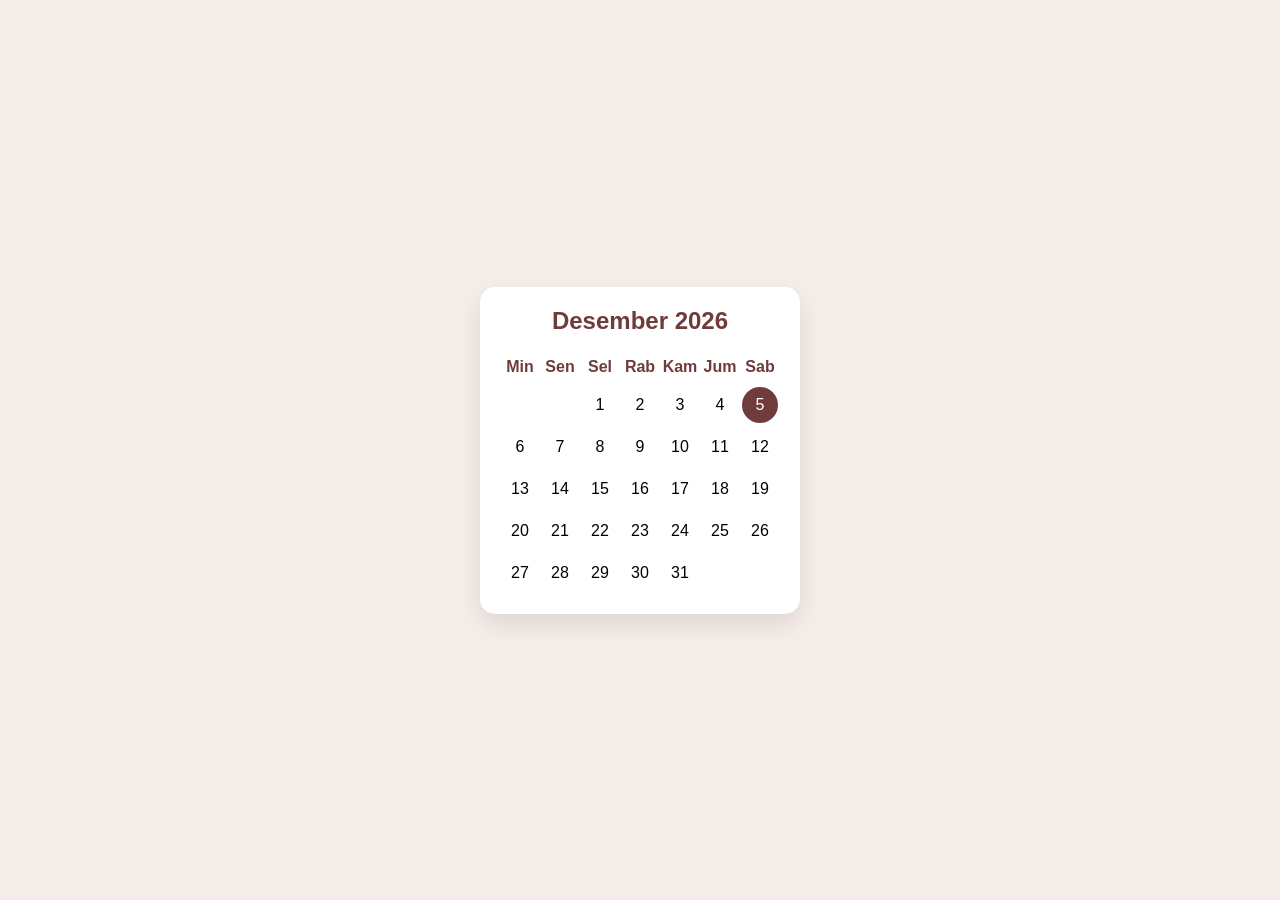
==== calendar/index.html @ 4673d6bd "Create index.html" ====
<!DOCTYPE html>
<html lang="id">
<head>
<meta charset="UTF-8">
<meta name="viewport" content="width=device-width, initial-scale=1.0">
<title>Calendar Widget</title>

<style>

*{
    margin:0;
    padding:0;
    box-sizing:border-box;
}

body{
    display:flex;
    justify-content:center;
    align-items:center;
    height:100vh;
    background:#F5EDE9;
    font-family:Arial,sans-serif;
}

.calendar{
    background:white;
    padding:20px;
    border-radius:15px;
    width:320px;
    box-shadow:0 10px 25px rgba(0,0,0,.1);
}

.header{
    text-align:center;
    font-size:24px;
    font-weight:bold;
    color:#703B3B;
    margin-bottom:15px;
}

.weekdays,
.days{
    display:grid;
    grid-template-columns:repeat(7,1fr);
    text-align:center;
}

.weekdays div{
    font-weight:bold;
    padding:8px 0;
    color:#703B3B;
}

.days div{
    padding:12px 0;
}

.today{
    background:#703B3B;
    color:white;
    border-radius:50%;
    width:36px;
    height:36px;
    display:flex;
    justify-content:center;
    align-items:center;
    margin:auto;
}

</style>
</head>
<body>

<div class="calendar">

<div class="header" id="monthYear"></div>

<div class="weekdays">
<div>Min</div>
<div>Sen</div>
<div>Sel</div>
<div>Rab</div>
<div>Kam</div>
<div>Jum</div>
<div>Sab</div>
</div>

<div class="days" id="days"></div>

</div>

<script>

const monthYear=document.getElementById("monthYear");
const days=document.getElementById("days");

const months=[
"Januari","Februari","Maret","April","Mei","Juni",
"Juli","Agustus","September","Oktober","November","Desember"
];

const today=new Date();

const year=today.getFullYear();
const month=today.getMonth();
const date=today.getDate();

monthYear.innerHTML=`${months[month]} ${year}`;

const firstDay=new Date(year,month,1).getDay();
const lastDate=new Date(year,month+1,0).getDate();

for(let i=0;i<firstDay;i++){
    days.innerHTML+="<div></div>";
}

for(let i=1;i<=lastDate;i++){

    if(i===date){

        days.innerHTML+=`<div class="today">${i}</div>`;

    }else{

        days.innerHTML+=`<div>${i}</div>`;

    }

}

</script>

</body>
</html>
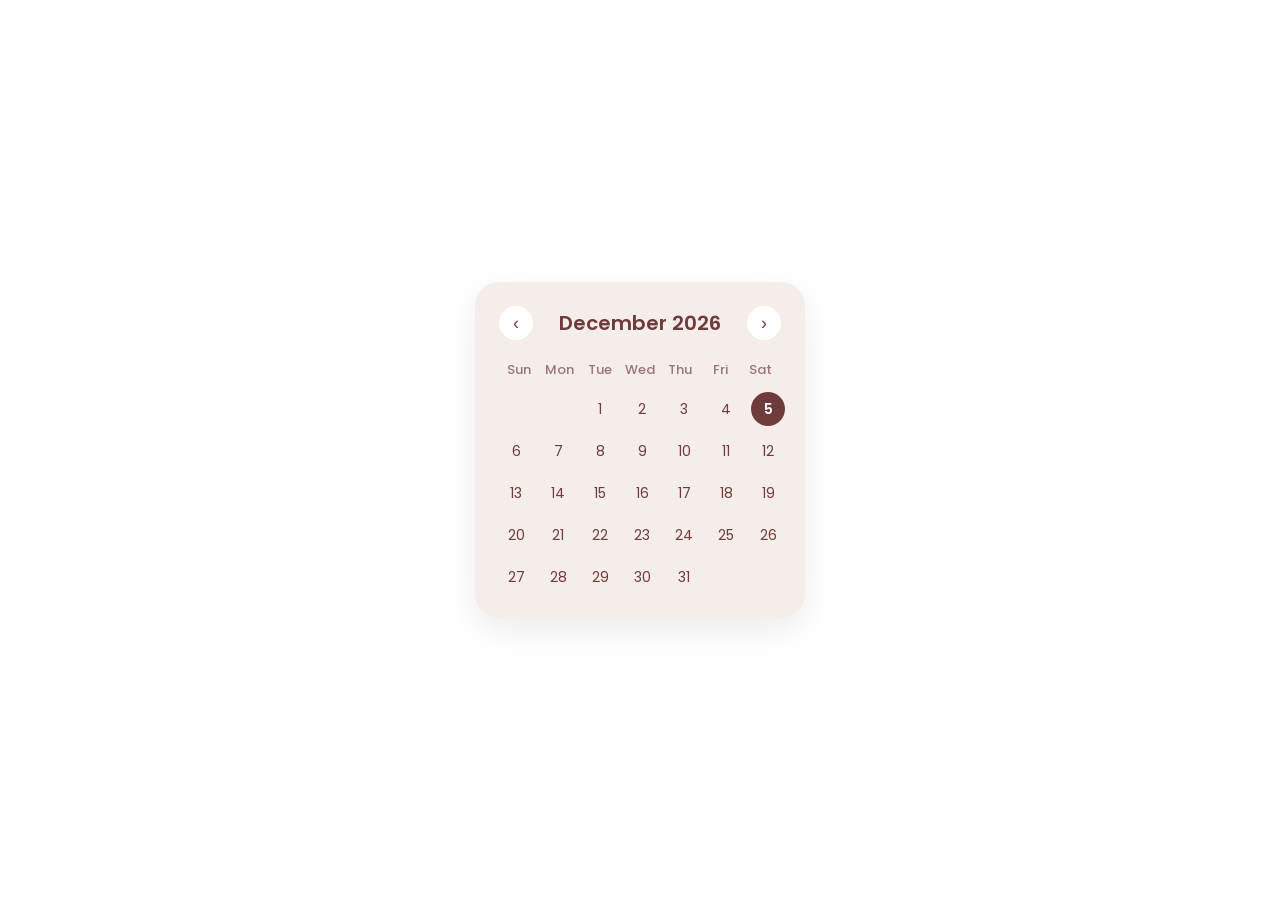
==== commit 6a937f5c: "Update index.html" ====
--- a/calendar/index.html
+++ b/calendar/index.html
@@ -3,7 +3,12 @@
 <head>
 <meta charset="UTF-8">
 <meta name="viewport" content="width=device-width, initial-scale=1.0">
-<title>Calendar Widget</title>
+
+<title>Mini Calendar</title>
+
+<link rel="preconnect" href="https://fonts.googleapis.com">
+<link rel="preconnect" href="https://fonts.gstatic.com" crossorigin>
+<link href="https://fonts.googleapis.com/css2?family=Poppins:wght@300;400;500;600&display=swap" rel="stylesheet">
 
 <style>
 
@@ -17,72 +22,177 @@
     display:flex;
     justify-content:center;
     align-items:center;
-    height:100vh;
+    min-height:100vh;
+    background:#ffffff;
+    font-family:'Poppins',sans-serif;
+}
+
+.calendar{
+
+    width:330px;
+
     background:#F5EDE9;
-    font-family:Arial,sans-serif;
-}
-
-.calendar{
+
+    border-radius:24px;
+
+    padding:24px;
+
+    box-shadow:
+    0 12px 35px rgba(0,0,0,.08);
+
+}
+
+.header{
+
+    display:flex;
+
+    justify-content:space-between;
+
+    align-items:center;
+
+    margin-bottom:20px;
+
+}
+
+#month{
+
+    font-size:20px;
+
+    font-weight:600;
+
+    color:#703B3B;
+
+}
+
+.arrow{
+
+    width:34px;
+
+    height:34px;
+
+    border-radius:50%;
+
+    border:none;
+
+    cursor:pointer;
+
     background:white;
-    padding:20px;
-    border-radius:15px;
-    width:320px;
-    box-shadow:0 10px 25px rgba(0,0,0,.1);
-}
-
-.header{
+
+    color:#703B3B;
+
+    font-size:18px;
+
+    transition:.25s;
+
+}
+
+.arrow:hover{
+
+    background:#703B3B;
+
+    color:white;
+
+}
+
+.weekdays{
+
+    display:grid;
+
+    grid-template-columns:repeat(7,1fr);
+
     text-align:center;
-    font-size:24px;
-    font-weight:bold;
+
+    margin-bottom:12px;
+
+}
+
+.weekdays div{
+
+    color:#9b7474;
+
+    font-size:13px;
+
+    font-weight:500;
+
+}
+
+.days{
+
+    display:grid;
+
+    grid-template-columns:repeat(7,1fr);
+
+    gap:8px;
+
+}
+
+.day{
+
+    width:34px;
+
+    height:34px;
+
+    display:flex;
+
+    justify-content:center;
+
+    align-items:center;
+
+    margin:auto;
+
+    border-radius:50%;
+
     color:#703B3B;
-    margin-bottom:15px;
-}
-
-.weekdays,
-.days{
-    display:grid;
-    grid-template-columns:repeat(7,1fr);
-    text-align:center;
-}
-
-.weekdays div{
-    font-weight:bold;
-    padding:8px 0;
-    color:#703B3B;
-}
-
-.days div{
-    padding:12px 0;
+
+    font-size:14px;
+
+    transition:.25s;
+
+}
+
+.day:hover{
+
+    background:white;
+
 }
 
 .today{
+
     background:#703B3B;
+
     color:white;
-    border-radius:50%;
-    width:36px;
-    height:36px;
-    display:flex;
-    justify-content:center;
-    align-items:center;
-    margin:auto;
+
+    font-weight:600;
+
 }
 
 </style>
 </head>
+
 <body>
 
 <div class="calendar">
 
-<div class="header" id="monthYear"></div>
+<div class="header">
+
+<button class="arrow" id="prev">‹</button>
+
+<div id="month"></div>
+
+<button class="arrow" id="next">›</button>
+
+</div>
 
 <div class="weekdays">
-<div>Min</div>
-<div>Sen</div>
-<div>Sel</div>
-<div>Rab</div>
-<div>Kam</div>
-<div>Jum</div>
-<div>Sab</div>
+
+<div>Sun</div>
+<div>Mon</div>
+<div>Tue</div>
+<div>Wed</div>
+<div>Thu</div>
+<div>Fri</div>
+<div>Sat</div>
+
 </div>
 
 <div class="days" id="days"></div>
@@ -91,40 +201,85 @@
 
 <script>
 
-const monthYear=document.getElementById("monthYear");
+let current=new Date();
+
+function render(){
+
+const months=[
+"January","February","March","April","May","June",
+"July","August","September","October","November","December"
+];
+
+document.getElementById("month").innerHTML=
+months[current.getMonth()]+" "+current.getFullYear();
+
 const days=document.getElementById("days");
 
-const months=[
-"Januari","Februari","Maret","April","Mei","Juni",
-"Juli","Agustus","September","Oktober","November","Desember"
-];
+days.innerHTML="";
+
+const first=new Date(
+current.getFullYear(),
+current.getMonth(),
+1
+).getDay();
+
+const total=new Date(
+current.getFullYear(),
+current.getMonth()+1,
+0
+).getDate();
+
+for(let i=0;i<first;i++){
+
+days.innerHTML+="<div></div>";
+
+}
 
 const today=new Date();
 
-const year=today.getFullYear();
-const month=today.getMonth();
-const date=today.getDate();
-
-monthYear.innerHTML=`${months[month]} ${year}`;
-
-const firstDay=new Date(year,month,1).getDay();
-const lastDate=new Date(year,month+1,0).getDate();
-
-for(let i=0;i<firstDay;i++){
-    days.innerHTML+="<div></div>";
-}
-
-for(let i=1;i<=lastDate;i++){
-
-    if(i===date){
-
-        days.innerHTML+=`<div class="today">${i}</div>`;
-
-    }else{
-
-        days.innerHTML+=`<div>${i}</div>`;
-
-    }
+for(let i=1;i<=total;i++){
+
+const div=document.createElement("div");
+
+div.className="day";
+
+div.textContent=i;
+
+if(
+
+i===today.getDate()&&
+
+current.getMonth()===today.getMonth()&&
+
+current.getFullYear()===today.getFullYear()
+
+){
+
+div.classList.add("today");
+
+}
+
+days.appendChild(div);
+
+}
+
+}
+
+render();
+
+document.getElementById("prev").onclick=()=>{
+
+current.setMonth(current.getMonth()-1);
+
+render();
+
+}
+
+document.getElementById("next").onclick=()=>{
+
+current.setMonth(current.getMonth()+1);
+
+render();
 
 }
 
